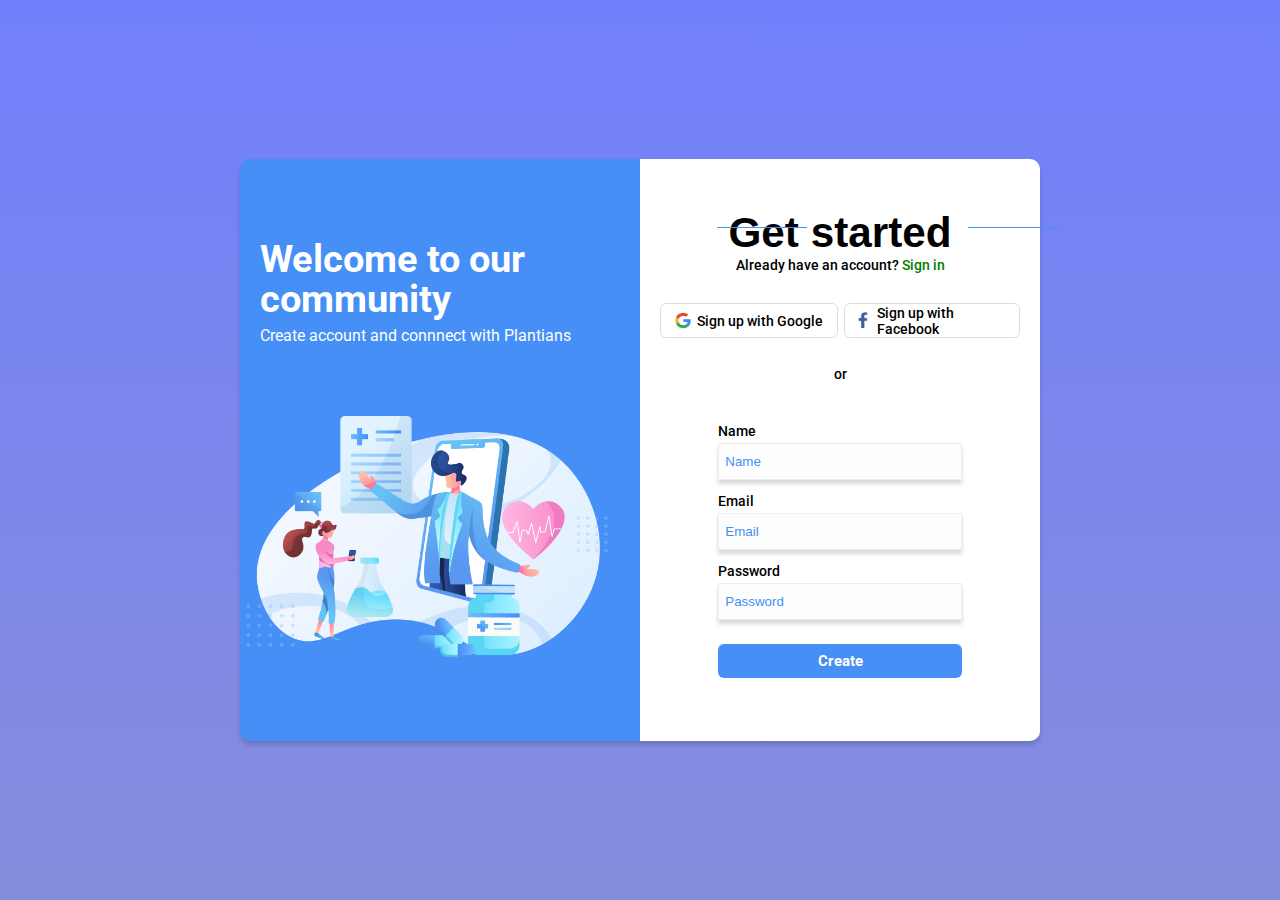
==== create.html @ 5524d513 "first commit" ====
<!DOCTYPE html>
<html lang="en">
<head>
    <meta charset="UTF-8">
    <meta name="viewport" content="width=device-width, initial-scale=1.0">

    <link rel="stylesheet" href="./style2.css">

    <title>Welcome to our community | Trafalgama</title>
</head>
<body>
    <main>
        <section class="left">
            <h1>Welcome to our community</h1>
            <p>Create account and connnect with Plantians</p>
            <img src="./images/trafalgar-illustration sec03 1.png" alt="">
        </section>
<section class="right">
    <div class="started">
    <h1>Get started</h1>
    <p>Already have an account? <a href="#">Sign in</a></p>
</div>
<div class="link">
    <li><img src="./images/Google.png" alt="/"><a href="https://www.google.com">Sign up with Google</a></li>
    <li><img src="./images/Facebook 2.png" alt="/"><a href="https://www.facebook.com">Sign up with Facebook</a></li>
</div>
<div class="or">
    <p>or</p>
</div>
    <div class="form">
        <fieldset>
            <label for="name">Name <input id="name" name="name" type="text" placeholder="Name" required /></label>
            <label for="email">Email <input id="email" name="email" type="email" placeholder="Email" required /></label>
            <label for="new-password">Password <input id="new-password" name="new-password" type="password" pattern="[a-z0-5]{8,}" placeholder="Password" required /></label>
           <button type="submit">Create</button>
          </fieldset>
    </div>
</section>
    </main>
</body>
</html>
---- style2.css ----
@import url(https://fonts.googleapis.com/css2?family=Roboto:wght@400;500;700&display=swap);

* {
  margin: 0;
  padding: 0;
  box-sizing: border-box;
}

:root {
  --Black: hsl(0, 0%, 0%);
  --Blue: hsla(215, 91%, 62%, 1);
  --gray: hsla(0, 10%, 87%, 1);
  --light-gray: hsla(0, 0%, 99%, 0.5);
  --White: hsla(0, 0%, 100%, 1);
  --linear: hsla(234, 95%, 50%, 0.57);
  --linear2: hsla(234, 55%, 65%, 0.88);
  --Roboto: "Roboto", sans-serif;
}

body {
  min-height: 100vh;
  background: linear-gradient(var(--linear), var(--linear2));
  display: flex;
  justify-content: center;
  align-items: center;
}

main {
  width: 800px;
  display: flex;
  max-width: 90%;
  box-shadow: 0px 4px 4px 0px hsla(0, 0%, 0%, 0.15);
  border-radius: 10px;
}

.left {
  width: 50%;
  background: var(--Blue);
  padding: 80px 0;
  border-radius: 10px 0 0 10px;
}

.left h1 {
  font-size: 3vw;
  font-weight: 700;
  color: var(--White);
  font-family: var(--Roboto);
  line-height: 40px;
  padding: 0 4rem 0 20px;
}

.left p {
  font-size: 1.25vw;
  font-weight: 400;
  color: var(--White);
  font-family: var(--Roboto);
  line-height: 20px;
  padding: 7px 20px 0px;
}

.left img {
  width: 100%;
  height: fit-content;
  margin-top: 70px;
  padding-right: 30px;
}

.right {
  width: 50%;
  background: var(--White);
  border-radius: 0 10px 10px 0;
  padding: 50px 20px;
}

.started {
  text-align: center;
}

.started h1 {
  font-family: "Segoe UI", Tahoma, Geneva, Verdana, sans-serif;
  font-size: 3.3vw;
  font-weight: 700;
  color: var(--Black);
}

.started p {
  font-family: var(--Roboto);
  font-size: 1.1vw;
  font-weight: 500;
  color: var(--Black);
}

.started p a {
  text-decoration: none;
  color: green;
}

.link {
  margin-top: 30px;
  display: flex;
  gap: 6px;
}

.link li {
  display: flex;
  justify-content: center;
  align-items: center;
  border: 1px solid var(--gray);
  list-style: none;
  border-radius: 6px;
  gap: 6px;
  padding: 0px 10px;
}

.link li img {
  width: 10%;
}

.link li a {
  color: var(--Black);
  text-decoration: none;
  font-family: var(--Roboto);
  font-size: 14px;
  font-weight: 500;
}

.or p {
  margin: 28px 0;
  text-align: center;
  font-family: var(--Roboto);
  font-size: 1.1vw;
  font-weight: 500;
}

.or p::before {
  position: absolute;
  top: 14.2rem;
  left: 56vw;
  width: 90px;
  height: 1px;
  background: var(--Blue);
  content: "";
}

.or p::after {
  position: absolute;
  top: 14.2rem;
  left: 60.5rem;
  width: 90px;
  height: 1px;
  background: var(--Blue);
  content: "";
}

.form {
  display: flex;
  align-items: center;
  justify-content: center;
  padding: 0px 70px;
}

fieldset {
  border: none;
  /* padding: 2rem 0; */
}

label {
display: block;
  margin: 0.8rem 0;
  font-family: var(--Roboto);
  font-size: 1.1vw;
  font-weight: 500;
}

input {
  background-color: var(--light-gray);
  border: 1px solid hsla(0, 0%, 93%, 1);
  box-shadow: 0px 4px 4px 0px hsla(0, 0%, 0%, 0.15);
  margin: 4px 0 0 0;
  width: 100%;
  min-height: 2em;
  transition: all 0.3s ease;
}

input:hover{
  outline: 2px solid var(--Blue);
}

input[type="text"], input[type="email"], input[type="password"] {
  padding: 10px 0 10px 6px;
  /* color: var(--Blue); */
}

::placeholder {
  color: var(--Blue);
}

button {
  margin-top: 12px;
  padding: 8px 6.2rem;
  font-size: 1.15vw;
  font-weight: 700;
  font-family: var(--Roboto);
  background-color: var(--Blue);
  color: var(--White);
  border: none;
  border-radius: 6px;
  /* transition: all 0.3s ease; */
}

button:hover {
  background-color: var(--White);
color: var(--Blue);
outline: 2px solid var(--Blue);
}

@media screen and (max-width: 1024px) {
  .link li a {
    font-size: 1.3vw;
  }
}

@media screen and (max-width: 990px) {
  

}
@media screen and (max-width: 990px) {
  body{
    padding: 0;
    margin: 0;
  }

  main{
    flex-direction: column;
    max-width: 100%;
    width: 500px;
}

.left {
  width: 100%;
  background: var(--Blue);
  border-radius: 0px;
  padding: 50px 0;
}

.left h1 {
  font-size: 4vw;
  font-family: var(--Roboto);
}

.left p {
  font-size: 1.7vw;
}

.left img {
  padding: 30px;
}

.right{
  width: 100%;
  border-radius: 0px;
}
}
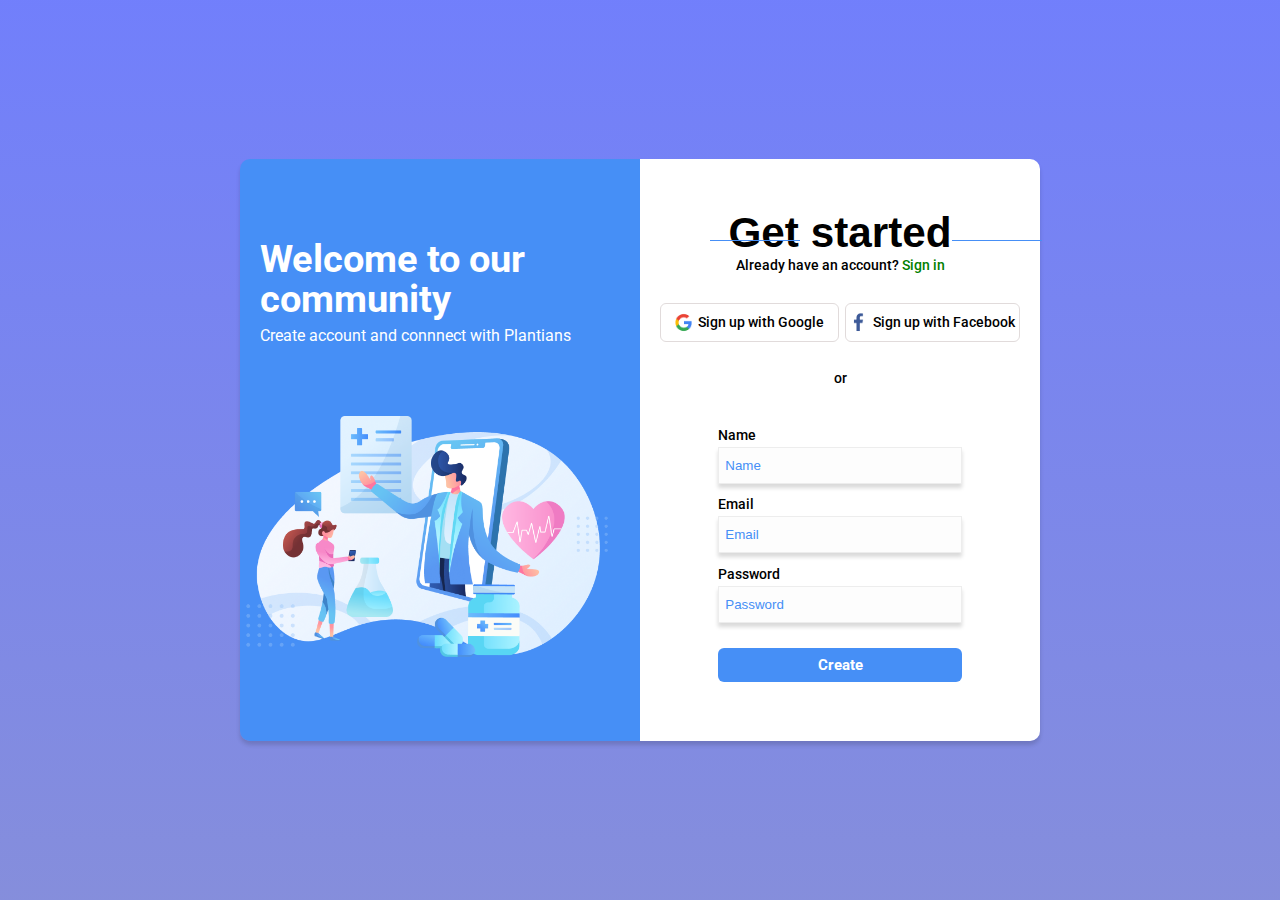
==== commit f2bcd42a: "third commit" ====
--- a/create.html
+++ b/create.html
@@ -6,7 +6,7 @@
 
     <link rel="stylesheet" href="./style2.css">
 
-    <title>Welcome to our community | Trafalgama</title>
+    <title>Welcome to our community | Trafalgar</title>
 </head>
 <body>
     <main>
--- a/style2.css
+++ b/style2.css
@@ -28,6 +28,7 @@
 main {
   width: 800px;
   display: flex;
+  /* justify-content: center; */
   max-width: 90%;
   box-shadow: 0px 4px 4px 0px hsla(0, 0%, 0%, 0.15);
   border-radius: 10px;
@@ -60,7 +61,7 @@
 
 .left img {
   width: 100%;
-  height: fit-content;
+  /* height: fit-content; */
   margin-top: 70px;
   padding-right: 30px;
 }
@@ -109,7 +110,7 @@
   list-style: none;
   border-radius: 6px;
   gap: 6px;
-  padding: 0px 10px;
+  padding: 0px 2px;
 }
 
 .link li img {
@@ -130,26 +131,29 @@
   font-family: var(--Roboto);
   font-size: 1.1vw;
   font-weight: 500;
+  /* display: none; */
 }
 
 .or p::before {
   position: absolute;
-  top: 14.2rem;
+  top: 17rem;
   left: 56vw;
   width: 90px;
   height: 1px;
   background: var(--Blue);
   content: "";
+  display: none;
 }
 
 .or p::after {
   position: absolute;
-  top: 14.2rem;
-  left: 60.5rem;
+  top: 17rem;
+  left: 54.5rem;
   width: 90px;
   height: 1px;
   background: var(--Blue);
   content: "";
+  display: none;
 }
 
 .form {
@@ -214,16 +218,56 @@
 outline: 2px solid var(--Blue);
 }
 
+@media screen and (max-width: 1440px) {
+.or p::before {
+  position: absolute;
+  top: 15rem;
+  left: 55.5vw;
+  width: 90px;
+  height: 1px;
+  background: var(--Blue);
+  content: "";
+  display: block;
+}
+
+.or p::after {
+  position: absolute;
+  top: 15rem;
+  left: 59.5rem;
+  width: 90px;
+  height: 1px;
+  background: var(--Blue);
+  content: "";
+  display: block;
+}
+}
+
 @media screen and (max-width: 1024px) {
   .link li a {
     font-size: 1.3vw;
   }
-}
-
-@media screen and (max-width: 990px) {
-  
-
-}
+
+  .or p::before {
+    position: absolute;
+    top: 13.3rem;
+    left: 58.4vw;
+    width: 90px;
+    height: 1px;
+    background: var(--Blue);
+    content: "";
+  }
+  
+  .or p::after {
+    position: absolute;
+    top: 13.3rem;
+    left: 46.1rem;
+    width: 90px;
+    height: 1px;
+    background: var(--Blue);
+    content: "";
+  }
+}
+
 @media screen and (max-width: 990px) {
   body{
     padding: 0;
@@ -240,16 +284,17 @@
   width: 100%;
   background: var(--Blue);
   border-radius: 0px;
-  padding: 50px 0;
+  padding: 70px 0;
 }
 
 .left h1 {
-  font-size: 4vw;
-  font-family: var(--Roboto);
+  font-size: 36px;
+  font-family: var(--Roboto);
+  padding: 0 9rem 0 20px;
 }
 
 .left p {
-  font-size: 1.7vw;
+  font-size: 16px;
 }
 
 .left img {
@@ -260,4 +305,178 @@
   width: 100%;
   border-radius: 0px;
 }
+
+.started h1 {
+  font-size: 40px;
+}
+
+.started p {
+  font-size: 14px;
+}
+
+.link {
+  margin-top: 30px;
+  display: flex;
+  justify-content: center;
+  gap: 8px;
+}
+
+.link li a {
+  font-size: 14px;
+}
+
+.or p {
+  font-size: 14px;
+}
+
+.or p::before {
+  top: 55.85rem;
+  left: 37vw;
+  width: 100px;
+}
+
+.or p::after {
+  top: 55.85rem;
+  left: 53vw;
+  width: 100px;
+}
+
+label {
+  margin: 1.2rem 0;
+  font-size: 14px;
+}
+
+input[type="text"], input[type="email"], input[type="password"] {
+  padding: 10px 0 10px 6px;
+  font-size: 14px;
+}
+
+button {
+  padding: 10px 6.8rem;
+  font-size: 14px;
+}
+}
+
+
+@media screen and (max-width: 768px) {
+  .or p::before {
+    left: 34vw;
+    width: 100px;
+  }
+  
+  .or p::after {
+    left: 53vw;
+    width: 100px;
+  }
+  
+  button {
+    padding: 10px 7rem;
+  }
+}
+
+@media screen and (max-width: 650px) {
+  .or p::before {
+    left: 31vw;
+    width: 100px;
+  }
+}
+
+@media screen and (max-width: 425px) {
+  .left h1{
+    line-height: 36px;
+  }
+
+  .left p {
+    font-size: 14px;
+  }
+
+  .left img {
+    margin-top: 40px;
+  }
+
+  .or p::before {
+    top: 50.5rem;
+    left: 20vw;
+    width: 100px;
+  }
+  
+  .or p::after {
+    top: 50.5rem;
+    left: 56vw;
+    width: 100px;
+  }
+}
+
+@media screen and (max-width: 375px) {
+  .left h1 {
+    font-size: 32px;
+    font-family: var(--Roboto);
+    padding: 0 8rem 0 20px;
+    line-height: 32px;
+  }
+
+  .started h1 {
+    font-size: 34px;
+  }
+  
+  .started p {
+    font-size: 12px;
+  }
+  
+  .link {
+    margin-top: 25px;
+  }
+
+  .link li {
+    gap: 20px;
+    padding: 2px 10px;
+  }
+  
+  .link li a {
+    font-size: 14px;
+  }
+  
+  .or p {
+    font-size: 12px;
+  }
+
+  .or p::before {
+    top: 47rem;
+    left: 15vw;
+    width: 100px;
+  }
+  
+  .or p::after {
+    top: 47rem;
+    left: 58vw;
+    width: 100px;
+  }
+  }
+
+
+@media screen and (max-width: 320px) {
+  .left h1 {
+    font-size: 28px;
+    padding: 0 6rem 0 20px;
+  }
+
+  .left img {
+    margin-top: 30px;
+  }
+
+  .or p {
+    margin: 24px 0 16px;
+  }
+
+  .or p::before {
+    top: 43.8rem;
+    left: 11vw;
+    width: 100px;
+  }
+  
+  .or p::after {
+    top: 43.8rem;
+    left: 58vw;
+    width: 100px;
+  }
 }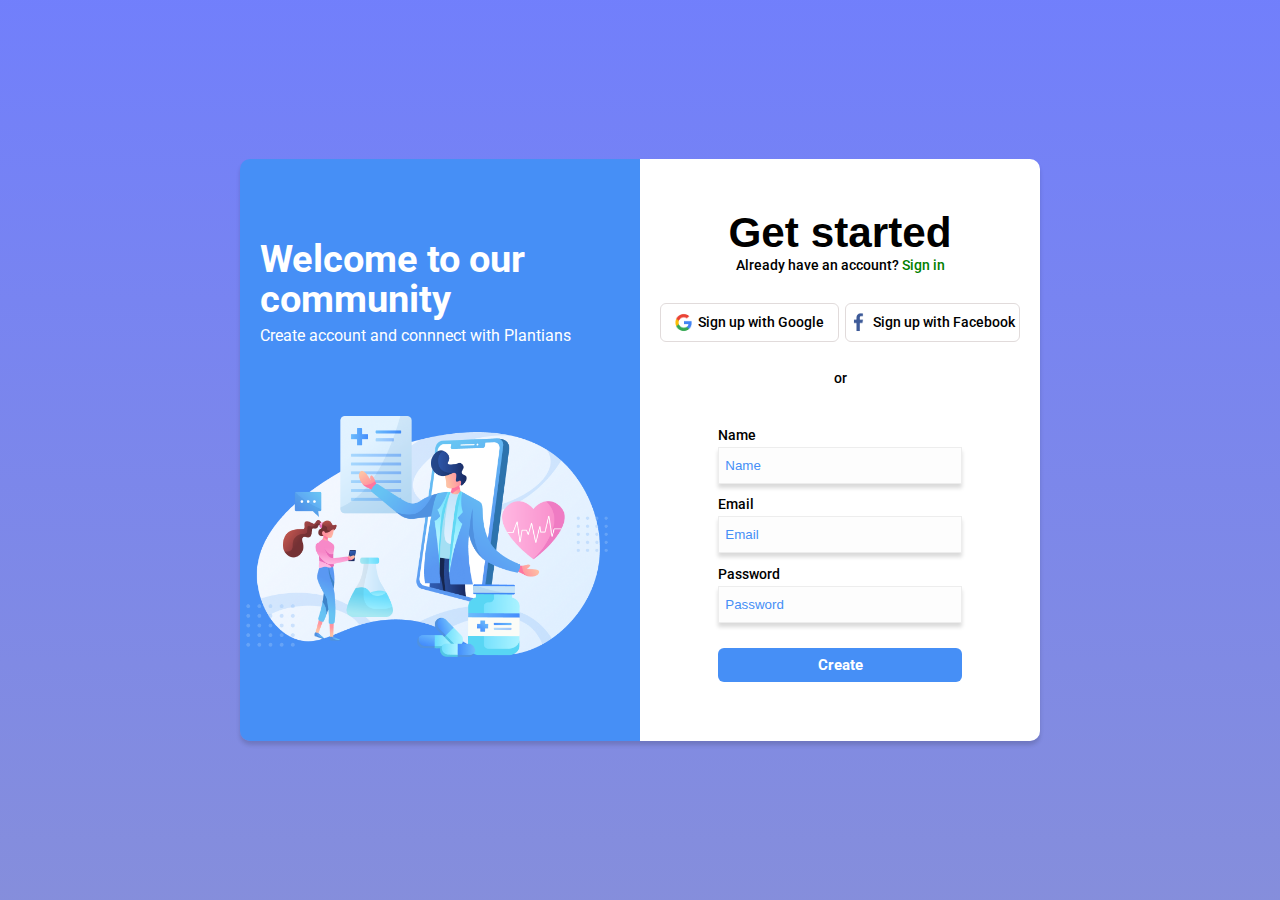
==== commit 3bc7d475: "menu functionality" ====
--- a/create.html
+++ b/create.html
@@ -1,41 +1,76 @@
 <!DOCTYPE html>
 <html lang="en">
-<head>
-    <meta charset="UTF-8">
-    <meta name="viewport" content="width=device-width, initial-scale=1.0">
+  <head>
+    <meta charset="UTF-8" />
+    <meta name="viewport" content="width=device-width, initial-scale=1.0" />
 
-    <link rel="stylesheet" href="./style2.css">
+    <link rel="stylesheet" href="./style2.css" />
 
     <title>Welcome to our community | Trafalgar</title>
-</head>
-<body>
+  </head>
+  <body>
     <main>
-        <section class="left">
-            <h1>Welcome to our community</h1>
-            <p>Create account and connnect with Plantians</p>
-            <img src="./images/trafalgar-illustration sec03 1.png" alt="">
-        </section>
-<section class="right">
-    <div class="started">
-    <h1>Get started</h1>
-    <p>Already have an account? <a href="#">Sign in</a></p>
-</div>
-<div class="link">
-    <li><img src="./images/Google.png" alt="/"><a href="https://www.google.com">Sign up with Google</a></li>
-    <li><img src="./images/Facebook 2.png" alt="/"><a href="https://www.facebook.com">Sign up with Facebook</a></li>
-</div>
-<div class="or">
-    <p>or</p>
-</div>
-    <div class="form">
-        <fieldset>
-            <label for="name">Name <input id="name" name="name" type="text" placeholder="Name" required /></label>
-            <label for="email">Email <input id="email" name="email" type="email" placeholder="Email" required /></label>
-            <label for="new-password">Password <input id="new-password" name="new-password" type="password" pattern="[a-z0-5]{8,}" placeholder="Password" required /></label>
-           <button type="submit">Create</button>
+      <section class="left">
+        <h1>Welcome to our community</h1>
+        <p>Create account and connnect with Plantians</p>
+        <img src="./images/trafalgar-illustration sec03 1.png" alt="" />
+      </section>
+      <section class="right">
+        <div class="started">
+          <h1>Get started</h1>
+          <p>Already have an account? <a href="#">Sign in</a></p>
+        </div>
+        <div class="link">
+          <li>
+            <img src="./images/Google.png" alt="/" /><a
+              href="https://www.google.com"
+              >Sign up with Google</a
+            >
+          </li>
+          <li>
+            <img src="./images/Facebook 2.png" alt="/" /><a
+              href="https://www.facebook.com"
+              >Sign up with Facebook</a
+            >
+          </li>
+        </div>
+        <div class="or">
+          <p>or</p>
+        </div>
+        <div class="form">
+          <fieldset>
+            <label for="name"
+              >Name
+              <input
+                id="name"
+                name="name"
+                type="text"
+                placeholder="Name"
+                required
+            /></label>
+            <label for="email"
+              >Email
+              <input
+                id="email"
+                name="email"
+                type="email"
+                placeholder="Email"
+                required
+            /></label>
+            <label for="new-password"
+              >Password
+              <input
+                id="new-password"
+                name="new-password"
+                type="password"
+                pattern="[a-z0-5]{8,}"
+                placeholder="Password"
+                required
+            /></label>
+            <button type="submit">Create</button>
           </fieldset>
-    </div>
-</section>
+        </div>
+      </section>
     </main>
-</body>
-</html>+  </body>
+</html>
--- a/style2.css
+++ b/style2.css
@@ -227,7 +227,7 @@
   height: 1px;
   background: var(--Blue);
   content: "";
-  display: block;
+  /* display: block; */
 }
 
 .or p::after {
@@ -238,7 +238,7 @@
   height: 1px;
   background: var(--Blue);
   content: "";
-  display: block;
+  /* display: block; */
 }
 }
 
@@ -255,6 +255,7 @@
     height: 1px;
     background: var(--Blue);
     content: "";
+    display: block;
   }
   
   .or p::after {
@@ -265,6 +266,7 @@
     height: 1px;
     background: var(--Blue);
     content: "";
+    display: block;
   }
 }
 
